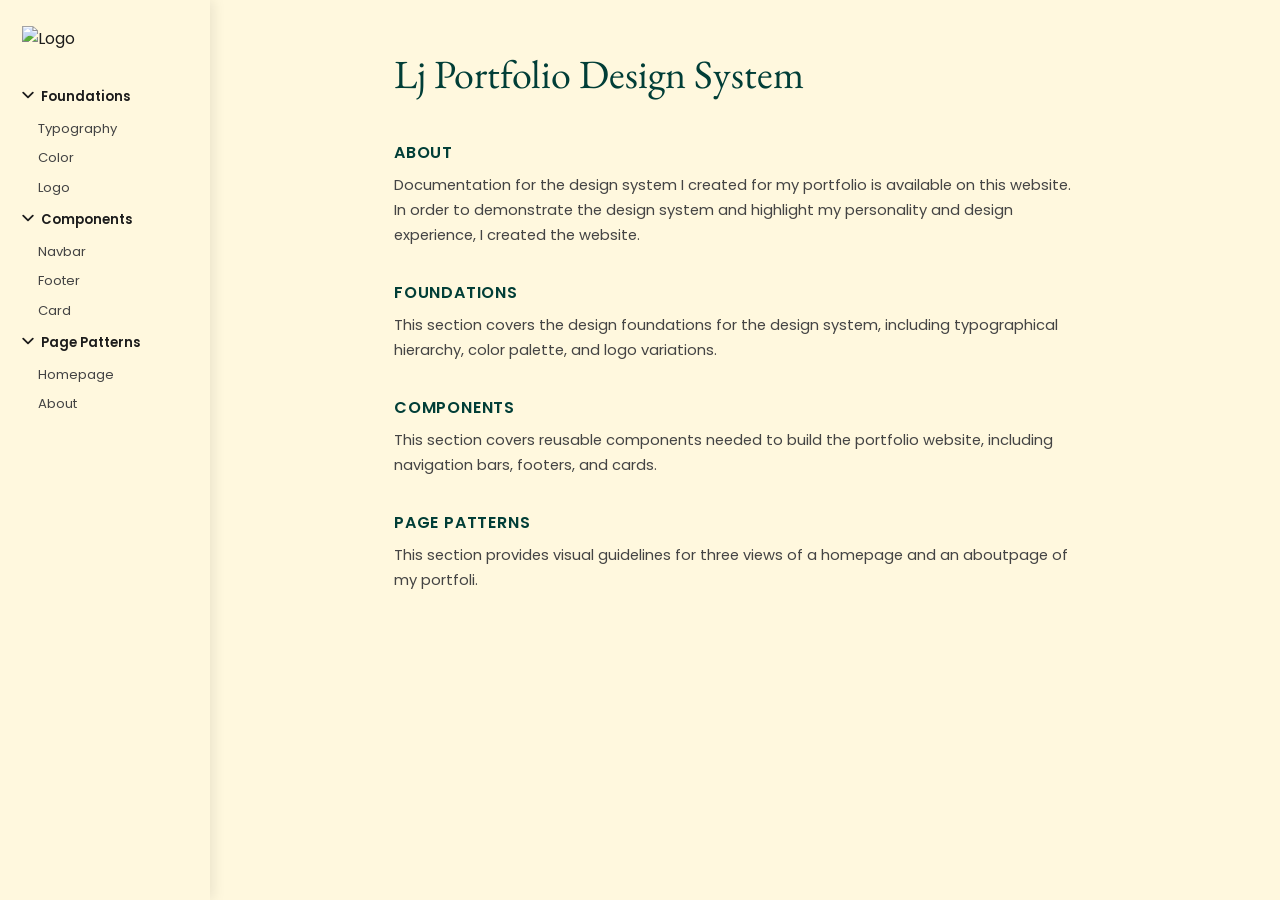
==== index.html @ ab049308 "fix root level" ====
<!DOCTYPE html>
<html lang="en">
<head>
  <meta charset="UTF-8" />
  <meta name="viewport" content="width=device-width, initial-scale=1" />
  <title>Asato's Portfolio Design System</title>
  <link rel="preconnect" href="https://fonts.googleapis.com" />
  <link rel="preconnect" href="https://fonts.gstatic.com" crossorigin />
  <link href="https://fonts.googleapis.com/css2?family=Montserrat:wght@400;500;600&family=EB+Garamond:ital,wght@0,400;1,400&family=Poppins:wght@400;500;600&display=swap" rel="stylesheet" />
  <link rel="stylesheet" href="css/mini-design.css" />
  <li><a href="subpages/typography.html" class="active">Typography</a></li>
</head>
<body>

  <nav class="sidebar">

    <!-- ── LOGO ────────────────────────────────────────────────────── -->
    <!-- TO USE YOUR OWN IMAGE: delete the <svg> block below and       -->
    <!-- uncomment the <img> line, then update the src path            -->
    <!-- <img src="images/your-logo.png" alt="Logo" class="logo-img"> -->
    <div class="sidebar-logo">
      <img src="images/logo.png" alt="Logo" class="logo-img">
    </div>
        <circle cx="72" cy="56" r="7" fill="#b85c38"/>
      </svg>
    </div>

    <!-- ── FOUNDATIONS GROUP ───────────────────────────────────────── -->
    <!-- Add class="active" to the <a> that matches the current page   -->
    <div class="nav-group open">
      <div class="nav-group-toggle" onclick="toggleGroup(this)">
        <span class="chevron">
          <svg viewBox="0 0 10 6" fill="none" xmlns="http://www.w3.org/2000/svg">
            <path d="M1 1l4 4 4-4" stroke="#1c1c1c" stroke-width="1.5" stroke-linecap="round" stroke-linejoin="round"/>
          </svg>
        </span>
        Foundations
      </div>
      <ul class="nav-group-items">
        <li><a href="subpages/typography.html" class="active">Typography</a></li>
        <li><a href="color.html">Color</a></li>
        <li><a href="logo.html">Logo</a></li>
      </ul>
    </div>

    <!-- ── COMPONENTS GROUP ────────────────────────────────────────── -->
    <div class="nav-group open">
      <div class="nav-group-toggle" onclick="toggleGroup(this)">
        <span class="chevron">
          <svg viewBox="0 0 10 6" fill="none" xmlns="http://www.w3.org/2000/svg">
            <path d="M1 1l4 4 4-4" stroke="#1c1c1c" stroke-width="1.5" stroke-linecap="round" stroke-linejoin="round"/>
          </svg>
        </span>
        Components
      </div>
      <ul class="nav-group-items">
        <li><a href="navbar.html">Navbar</a></li>
        <li><a href="footer.html">Footer</a></li>
        <li><a href="card.html">Card</a></li>
      </ul>
    </div>

    <!-- ── PAGE PATTERNS GROUP ─────────────────────────────────────── -->
    <div class="nav-group open">
      <div class="nav-group-toggle" onclick="toggleGroup(this)">
        <span class="chevron">
          <svg viewBox="0 0 10 6" fill="none" xmlns="http://www.w3.org/2000/svg">
            <path d="M1 1l4 4 4-4" stroke="#1c1c1c" stroke-width="1.5" stroke-linecap="round" stroke-linejoin="round"/>
          </svg>
        </span>
        Page Patterns
      </div>
      <ul class="nav-group-items">
        <li><a href="homepage.html">Homepage</a></li>
        <li><a href="about.html">About</a></li>
      </ul>
    </div>

  </nav>

  <!-- ── MAIN CONTENT ────────────────────────── -->
  <main class="main">

    <h1>Lj Portfolio Design System</h1>

    <section class="intro-section">
      <h2>About</h2>
      <p>Documentation for the design system I created for my portfolio is available on this website. In order to demonstrate the design system and highlight my personality and design experience, I created the website.</p>
    </section>

    <section class="intro-section">
      <h2>Foundations</h2>
      <p>This section covers the design foundations for the design system, including typographical hierarchy, color palette, and logo variations.</p>
    </section>

    <section class="intro-section">
      <h2>Components</h2>
      <p>This section covers reusable components needed to build the portfolio website, including navigation bars, footers, and cards.</p>
    </section>

    <section class="intro-section">
      <h2>Page Patterns</h2>
      <p>This section provides visual guidelines for three views of a homepage and an aboutpage of my portfoli.</p>
    </section>

  </main>

  <script>
    // Auto-highlights the nav link that matches the current page filename
    const currentPage = window.location.pathname.split('/').pop();
    document.querySelectorAll('.nav-group-items a').forEach(link => {
      link.classList.remove('active');
      if (link.getAttribute('href') === currentPage) {
        link.classList.add('active');

        // Also bold the parent group label when a child is active
        const groupToggle = link.closest('.nav-group').querySelector('.nav-group-toggle');
        groupToggle.classList.add('group-active');
      }
    });

    function toggleGroup(toggleEl) {
      const group = toggleEl.closest('.nav-group');
      group.classList.toggle('open');
    }
  </script>

</body>
</html>
---- css/mini-design.css ----
/* ── RESET ─────────────────────────────────────── */
*, *::before, *::after {
  box-sizing: border-box;
  margin: 0;
  padding: 0;
}

/* ── VARIABLES ─────────────────────────────────── */
:root {
  --font-sans: 'Poppins', sans-serif;
  --font-serif: 'EB Garamond', serif;
  --sidebar-w: 210px;
  --bg-sidebar: #FFF8DE;
  --bg-main: #FFF8DE;
  --text-dark: #1c1c1c;
  --text-mid: #444;
  --accent: #013E37;
}

/* ── BASE ──────────────────────────────────────── */
body {
  font-family: var(--font-sans);
  background: var(--bg-main);
  color: var(--text-dark);
  display: flex;
  min-height: 100vh;
}

/* ── SIDEBAR ───────────────────────────────────── */
.sidebar {
  width: var(--sidebar-w);
  min-height: 100vh;
  background: var(--bg-sidebar);
  display: flex;
  flex-direction: column;
  padding: 1.6rem 0 2rem 0;
  position: fixed;
  top: 0;
  left: 0;
  overflow-y: auto;
  box-shadow: 4px 0 12px rgba(0, 0, 0, 0.08);
}

/* ── LOGO ──────────────────────────────────────── */
.sidebar-logo {
  padding: 0 1.4rem 1.8rem 1.4rem;
}

/* SVG logo sizing */
.logo-svg {
  width: 72px;
  height: auto;
  display: block;
}

/* Image logo sizing — used when you swap in a real image */
.logo-img {
  width: 72px;
  height: auto;
  display: block;
}

/* ── NAV GROUP ─────────────────────────────────── */
.nav-group {
  width: 100%;
}

/* Group label / toggle button */
.nav-group-toggle {
  display: flex;
  align-items: center;
  gap: 0.4rem;
  padding: 0.45rem 1.4rem;
  font-family: var(--font-sans);
  font-size: 0.82rem;
  font-weight: 600;
  color: var(--text-dark);
  cursor: pointer;
  user-select: none;
}

/* Highlight group label when a child page is active */
.nav-group-toggle.group-active {
  color: #013E37;;
}

/* Chevron icon */
.nav-group-toggle .chevron svg {
  width: 12px;
  height: 12px;
  transition: transform 0.2s ease;
}

/* Rotate chevron when collapsed */
.nav-group:not(.open) .chevron svg {
  transform: rotate(-90deg);
}

/* Hide items when collapsed */
.nav-group:not(.open) .nav-group-items {
  display: none;
}

/* ── NAV LINKS ─────────────────────────────────── */
.nav-group-items {
  list-style: none;
}

.nav-group-items li a {
  display: block;
  font-family: var(--font-sans);
  font-size: 0.82rem;
  font-weight: 400;
  color: var(--text-mid);
  text-decoration: none;
  padding: 0.3rem 1.4rem 0.3rem 2.4rem;
  transition: color 0.12s ease;
}

.nav-group-items li a:hover {
  color: #013E37;   
}

/* Active link — current page */
.nav-group-items li a.active {
  color: #013E37;
  font-weight: 600;
}

/* ── MAIN CONTENT ──────────────────────────────── */
.main {
  margin-left: var(--sidebar-w);
  flex: 1;
  padding: 3rem 4rem;
}

.main h1 {
  font-family: var(--font-serif);
  font-size: 2.5rem;
  font-weight: 400;
}

/* ── MAIN PAGE CONTENT ─────────────────────────── */
.main h1 {
  font-family: var(--font-serif);
  font-size: 2.5rem;
  font-weight: 400;
  color: #013E37;
  margin-bottom: 2.5rem;
}

.intro-section {
  margin-bottom: 2rem;
  max-width: 680px;
}

.intro-section h2 {
  font-family: var(--font-sans);
  font-size: 1rem;
  font-weight: 600;
  color: #013E37;
  margin-bottom: 0.5rem;
  text-transform: uppercase;
  letter-spacing: 0.05em;
}

.intro-section p {
  font-family: var(--font-sans);
  font-size: 0.92rem;
  font-weight: 400;
  color: var(--text-mid);
  line-height: 1.7;
}

/* ══════════════════════════════════════════════
   TYPOGRAPHY PAGE STYLES
══════════════════════════════════════════════ */

.type-page-header {
  margin-bottom: 2.5rem;
}

.type-page-header h1 {
  font-family: 'Libre Baskerville', serif;
  font-size: 2rem;
  font-weight: 400;
  font-style: italic;
  color: #013E37;
  margin-bottom: 0.6rem;
}

.type-page-header h2 {
  font-family: 'Poppins', sans-serif;
  font-size: 1.2rem;
  font-weight: 400;
  color: #013E37;
  margin-bottom: 0.3rem;
}

.type-page-header p {
  font-family: 'Poppins', sans-serif;
  font-size: 0.82rem;
  color: #555;
}

.type-row {
  display: grid;
  grid-template-columns: 1fr 1fr;
  gap: 2rem;
  align-items: start;
  padding: 2.5rem 0;
  border-top: 1px solid #ccc;
}

.type-label {
  font-family: 'Poppins', sans-serif;
  font-size: 0.75rem;
  font-weight: 600;
  text-transform: uppercase;
  letter-spacing: 0.08em;
  color: #888;
  margin-bottom: 0.5rem;
}

.type-lorem {
  font-family: 'Poppins', sans-serif;
  font-size: 0.85rem;
  color: #555;
  line-height: 1.7;
  margin-top: 0.6rem;
}

.type-code {
  font-family: 'Courier New', monospace;
  font-size: 0.78rem;
  line-height: 1.9;
  color: #333;
  padding-top: 0.5rem;
}

.specimen-h1 {
  font-family: 'Libre Baskerville', serif;
  font-size: 64px;
  font-weight: 400;
  font-style: italic;
  color: #013E37;
  line-height: 1.1;
}

.specimen-h2 {
  font-family: 'Poppins', sans-serif;
  font-size: 32px;
  font-weight: 400;
  font-style: normal;
  color: #013E37;
}

.specimen-h3 {
  font-family: 'Poppins', sans-serif;
  font-size: 16px;
  font-weight: 400;
  font-style: normal;
  color: #013E37;
}

.specimen-h4 {
  font-family: 'Libre Baskerville', serif;
  font-size: 24px;
  font-weight: 400;
  font-style: italic;
  color: #013E37;
}

.specimen-h5 {
  font-family: 'Poppins', sans-serif;
  font-size: 24px;
  font-weight: 400;
  font-style: normal;
  color: #013E37;
}

.specimen-p1 {
  font-family: 'Poppins', sans-serif;
  font-size: 16px;
  font-weight: 400;
  font-style: normal;
  color: #1c1c1c;
}

.specimen-p2 {
  font-family: 'Libre Baskerville', serif;
  font-size: 16px;
  font-weight: 400;
  font-style: italic;
  color: #1c1c1c;
}

.specimen-p3 {
  font-family: 'Poppins', sans-serif;
  font-size: 16px;
  font-weight: 400;
  font-style: normal;
  color: #1c1c1c;
}

.specimen-p4 {
  font-family: 'Poppins', sans-serif;
  font-size: 10px;
  font-weight: 400;
  font-style: normal;
  color: #1c1c1c;
}

/* ══════════════════════════════════════════════
   COLOR PAGE STYLES
══════════════════════════════════════════════ */

.color-page-header {
  margin-bottom: 2.5rem;
}

.color-page-header h1 {
  font-family: 'Libre Baskerville', serif;
  font-size: 2rem;
  font-weight: 400;
  color: #013E37;
}

.color-section {
  margin-bottom: 3rem;
}

.color-section-title {
  font-family: 'Libre Baskerville', serif;
  font-size: 1.4rem;
  font-weight: 400;
  color: #013E37;
  margin-bottom: 1.5rem;
}

.color-grid {
  display: grid;
  grid-template-columns: repeat(4, 1fr);
  gap: 1.2rem;
}

.color-card {
  border: 1px solid #ddd;
  border-radius: 4px;
  overflow: hidden;
  background: #fff;
}

.color-swatch {
  width: 100%;
  height: 160px;
}

.color-info {
  padding: 1rem 1.1rem 1.2rem 1.1rem;
}

.color-name {
  font-family: 'Libre Baskerville', serif;
  font-size: 1rem;
  font-weight: 400;
  color: #1c1c1c;
  margin-bottom: 0.3rem;
}

.color-hex {
  font-family: 'Poppins', sans-serif;
  font-size: 0.72rem;
  font-weight: 600;
  letter-spacing: 0.05em;
  text-transform: uppercase;
  color: #555;
  margin-bottom: 0.5rem;
}

.color-uses {
  font-family: 'Poppins', sans-serif;
  font-size: 0.78rem;
  color: #666;
  line-height: 1.6;
}

/* ══════════════════════════════════════════════
   LOGO PAGE STYLES
══════════════════════════════════════════════ */

.logo-page-header {
  margin-bottom: 2.5rem;
}

.logo-page-header h1 {
  font-family: 'Libre Baskerville', serif;
  font-size: 2rem;
  font-weight: 400;
  color: #013E37;
}

.logo-grid {
  display: grid;
  grid-template-columns: repeat(3, 1fr);
  gap: 1.2rem;
  margin-bottom: 1.2rem;
}

.logo-grid-bottom {
  display: grid;
  grid-template-columns: repeat(3, 1fr);
  gap: 1.2rem;
}

.logo-card {
  border: 1px solid #ddd;
  border-radius: 4px;
  overflow: hidden;
  background: #fff;
}

.logo-preview {
  width: 100%;
  height: 220px;
  display: flex;
  align-items: center;
  justify-content: center;
  overflow: hidden;
  padding: 1.5rem;
}

.logo-preview img {
  width: 100%;
  height: 100%;
  object-fit: contain;
}

.logo-info {
  padding: 1rem 1.2rem 1.3rem 1.2rem;
  border-top: 1px solid #eee;
}

.logo-title {
  font-family: 'Libre Baskerville', serif;
  font-size: 1rem;
  font-weight: 400;
  color: #1c1c1c;
  margin-bottom: 0.4rem;
}

.logo-desc {
  font-family: 'Poppins', sans-serif;
  font-size: 0.82rem;
  color: #555;
  line-height: 1.65;
}


/* ══════════════════════════════════════════════
   NAVBAR PAGE STYLES
══════════════════════════════════════════════ */

.component-page-header {
  margin-bottom: 0.8rem;
}

.component-page-header h1 {
  font-family: 'Libre Baskerville', serif;
  font-size: 2rem;
  font-weight: 400;
  color: #013E37;
  margin-bottom: 0.8rem;
}

.component-page-header p {
  font-family: 'Poppins', sans-serif;
  font-size: 0.88rem;
  color: #555;
  margin-bottom: 2rem;
}

.section-title {
  font-family: 'Libre Baskerville', serif;
  font-size: 1.4rem;
  font-weight: 400;
  color: #013E37;
  margin-top: 2.5rem;
  margin-bottom: 1.5rem;
}

.example-box {
  border: 1px solid #ddd;
  border-radius: 4px;
  overflow: hidden;
  margin-bottom: 2.5rem;
  background: #fff;
}

.code-box {
  background: #f5f5f5;
  border: 1px solid #ddd;
  border-radius: 4px;
  padding: 1.8rem 2rem;
  overflow-x: auto;
}

.code-box pre {
  font-family: 'Courier New', monospace;
  font-size: 0.78rem;
  line-height: 1.9;
  color: #333;
  margin: 0;
  white-space: pre;
}

/* ── DEMO NAVBAR ───────────────────────────────── */
.demo-navbar {
  display: flex;
  align-items: center;
  justify-content: space-between;
  background-color: #FFF8DE;
  padding: 1rem 2rem;
  width: 100%;
}

.demo-navbar .nav-logo img {
  height: 36px;
  width: auto;
}

.demo-navbar ul {
  list-style: none;
  display: flex;
  gap: 2rem;
  margin: 0;
  padding: 0;
}

.demo-navbar ul li a {
  font-family: 'Poppins', sans-serif;
  font-size: 0.88rem;
  font-weight: 400;
  color: #000000;
  text-decoration: none;
  transition: color 0.15s ease;
}

.demo-navbar ul li a:hover {
  color: #013E37;
}

.demo-navbar ul li a.nav-active {
  color: #013E37;
  text-decoration: underline;
  text-underline-offset: 0.3rem;
}
.usage-box p {
  font-family: 'Poppins', sans-serif;
  font-size: 0.88rem;
  color: #000000;
  line-height: 1.7;
  margin-bottom: 1.5rem;  
}

/* ══════════════════════════════════════════════
   FOOTER PAGE STYLES
══════════════════════════════════════════════ */

.demo-footer {
  display: flex;
  align-items: center;
  justify-content: space-between;
  background-color: #013E37;
  padding: 2rem 2.5rem;
  width: 100%;
}

.demo-footer .footer-copyright {
  font-family: 'Poppins', sans-serif;
  font-size: 0.82rem;
  font-weight: 400;
  color: #FFF8DE;
}

.demo-footer .footer-right {
  display: flex;
  align-items: center;
  gap: 1rem;
}

.demo-footer .footer-connect-label {
  font-family: 'Poppins', sans-serif;
  font-size: 0.82rem;
  font-weight: 400;
  color: #FFF8DE;
}

.demo-footer .footer-icons {
  display: flex;
  align-items: center;
  gap: 0.8rem;
}

.demo-footer .footer-icons a {
  color: #FFF8DE;
  text-decoration: none;
  transition: color 0.15s ease;
}

.demo-footer .footer-icons a:hover {
  color: #BEBBBB;
}

.demo-footer .footer-icons svg {
  width: 20px;
  height: 20px;
  fill: #FFF8DE;
  transition: fill 0.15s ease;
}

.demo-footer .footer-icons a:hover svg {
  fill: #BEBBBB;
}

/* ══════════════════════════════════════════════
   CARD PAGE STYLES
══════════════════════════════════════════════ */

.demo-card {
  width: 280px;
  border: 1px solid #ddd;
  border-radius: 12px;
  overflow: hidden;
  background: transparent;
}

.demo-card .card-image {
  width: 100%;
  height: 220px;
  background-color: #f5f5f5;
  position: relative;
  overflow: hidden;
}

.demo-card .card-image::before,
.demo-card .card-image::after {
  content: '';
  position: absolute;
  width: 140%;
  height: 1px;
  background-color: #bbb;
  top: 50%;
  left: -20%;
  transform-origin: center;
}

.demo-card .card-image::before {
  transform: rotate(36deg);
}

.demo-card .card-image::after {
  transform: rotate(-36deg);
}

.demo-card .card-body {
  background-color: transparent !important;
  padding: 0.8rem 1rem;
  display: flex;
  align-items: center;
  justify-content: space-between;
  border-top: 1px solid #eee;
}

.demo-card .card-body-left {
  display: flex;
  flex-direction: column;
  gap: 0.2rem;
}

.demo-card .card-role {
  font-family: 'Poppins', sans-serif;
  font-size: 0.75rem;
  font-weight: 300;
  font-style: normal;
  color: #000000;
  margin: 0;
}

.demo-card .card-title {
  font-family: 'Libre Baskerville', serif;
  font-size: 0.95rem;
  font-weight: 400;
  font-style: italic;
  color: #000000;
  margin: 0;
}

.demo-card .card-arrow {
  width: 20px;
  height: 20px;
  flex-shrink: 0;
}

/* ══════════════════════════════════════════════
   HOMEPAGE PAGE STYLES
══════════════════════════════════════════════ */

.tab-bar {
  display: flex;
  gap: 0;
  margin-bottom: 1.5rem;
  overflow: hidden;
  width: fit-content;
}

.tab-btn {
  font-family: 'Poppins', sans-serif;
  font-size: 0.82rem;
  font-weight: 400;
  color: #333;
  background: transparent;
  border: none;
  border-right: 1px solid #ccc;
  padding: 0.55rem 1.1rem;
  cursor: pointer;
  transition: background 0.15s ease, color 0.15s ease;
}

.tab-btn:last-child {
  border-right: none;
}

.tab-btn:hover {
  background: #f0f0f0;
}

.tab-btn.active {
  background: #fff;
  font-weight: 500;
  color: #013E37;
}

.preview-frame {
  border: 1px solid #ddd;
  border-radius: 6px;
  overflow: hidden;
  background: #fff;
  display: flex;
  align-items: center;
  justify-content: center;
  padding: 2rem;
  min-height: 500px;
}

.preview-frame img {
  max-width: 100%;
  height: auto;
  display: block;
  border-radius: 4px;
  box-shadow: 0 4px 20px rgba(0,0,0,0.08);
}

.tab-panel {
  display: none;
}

.tab-panel.active {
  display: flex;
  align-items: center;
  justify-content: center;
}
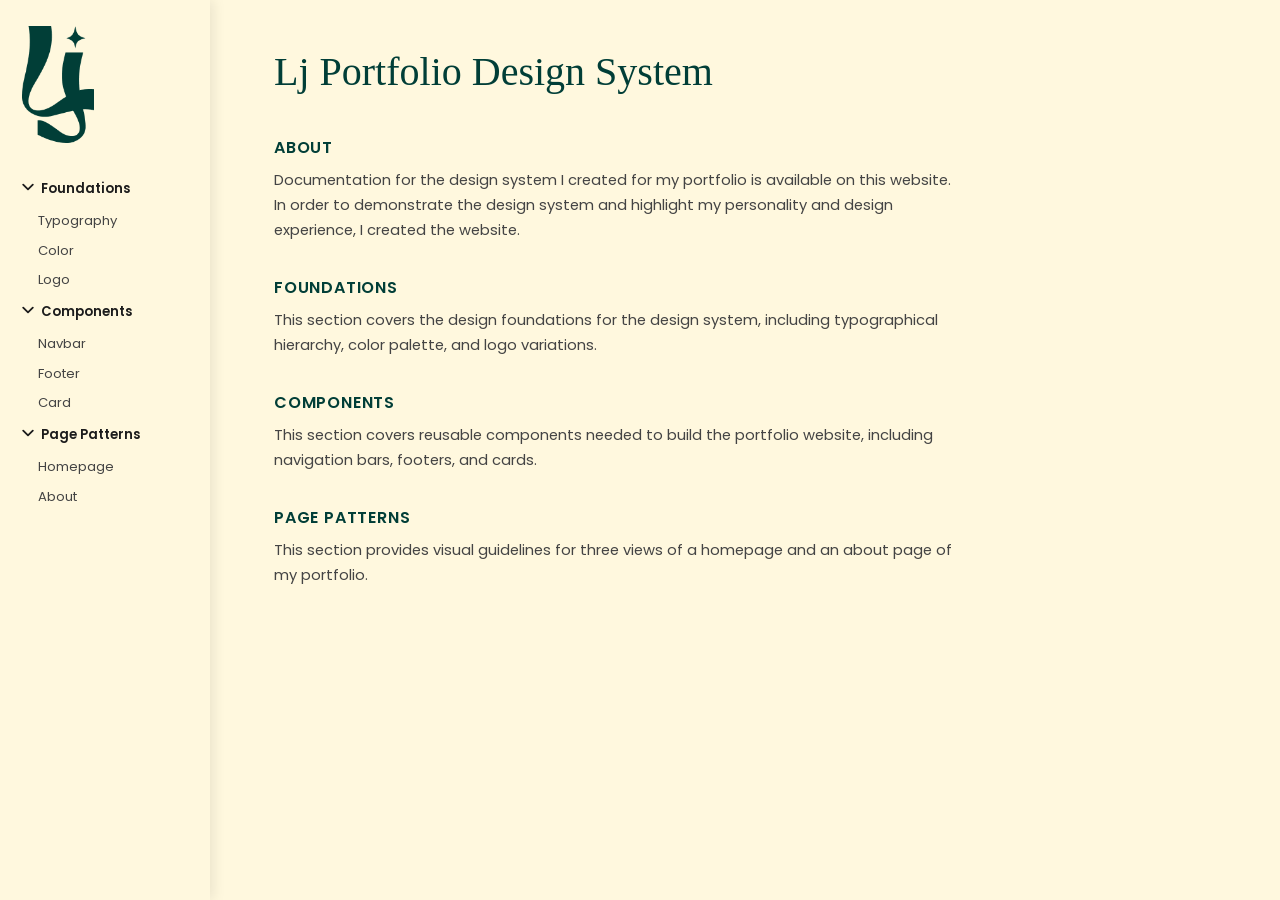
==== commit 91978c14: "fix index page" ====
--- a/index.html
+++ b/index.html
@@ -3,30 +3,22 @@
 <head>
   <meta charset="UTF-8" />
   <meta name="viewport" content="width=device-width, initial-scale=1" />
-  <title>Asato's Portfolio Design System</title>
+  <title>Lj Portfolio Design System</title>
   <link rel="preconnect" href="https://fonts.googleapis.com" />
   <link rel="preconnect" href="https://fonts.gstatic.com" crossorigin />
-  <link href="https://fonts.googleapis.com/css2?family=Montserrat:wght@400;500;600&family=EB+Garamond:ital,wght@0,400;1,400&family=Poppins:wght@400;500;600&display=swap" rel="stylesheet" />
+  <link href="https://fonts.googleapis.com/css2?family=Libre+Baskerville:ital,wght@0,400;1,400&family=Poppins:wght@300;400;500;600&display=swap" rel="stylesheet" />
   <link rel="stylesheet" href="css/mini-design.css" />
-  <li><a href="subpages/typography.html" class="active">Typography</a></li>
 </head>
 <body>
 
   <nav class="sidebar">
 
-    <!-- ── LOGO ────────────────────────────────────────────────────── -->
-    <!-- TO USE YOUR OWN IMAGE: delete the <svg> block below and       -->
-    <!-- uncomment the <img> line, then update the src path            -->
-    <!-- <img src="images/your-logo.png" alt="Logo" class="logo-img"> -->
+    <!-- LOGO -->
     <div class="sidebar-logo">
       <img src="images/logo.png" alt="Logo" class="logo-img">
     </div>
-        <circle cx="72" cy="56" r="7" fill="#b85c38"/>
-      </svg>
-    </div>
 
-    <!-- ── FOUNDATIONS GROUP ───────────────────────────────────────── -->
-    <!-- Add class="active" to the <a> that matches the current page   -->
+    <!-- FOUNDATIONS -->
     <div class="nav-group open">
       <div class="nav-group-toggle" onclick="toggleGroup(this)">
         <span class="chevron">
@@ -37,13 +29,13 @@
         Foundations
       </div>
       <ul class="nav-group-items">
-        <li><a href="subpages/typography.html" class="active">Typography</a></li>
-        <li><a href="color.html">Color</a></li>
-        <li><a href="logo.html">Logo</a></li>
+        <li><a href="subpages/typography.html">Typography</a></li>
+        <li><a href="subpages/color.html">Color</a></li>
+        <li><a href="subpages/logo.html">Logo</a></li>
       </ul>
     </div>
 
-    <!-- ── COMPONENTS GROUP ────────────────────────────────────────── -->
+    <!-- COMPONENTS -->
     <div class="nav-group open">
       <div class="nav-group-toggle" onclick="toggleGroup(this)">
         <span class="chevron">
@@ -54,13 +46,13 @@
         Components
       </div>
       <ul class="nav-group-items">
-        <li><a href="navbar.html">Navbar</a></li>
-        <li><a href="footer.html">Footer</a></li>
-        <li><a href="card.html">Card</a></li>
+        <li><a href="subpages/navbar.html">Navbar</a></li>
+        <li><a href="subpages/footer.html">Footer</a></li>
+        <li><a href="subpages/card.html">Card</a></li>
       </ul>
     </div>
 
-    <!-- ── PAGE PATTERNS GROUP ─────────────────────────────────────── -->
+    <!-- PAGE PATTERNS -->
     <div class="nav-group open">
       <div class="nav-group-toggle" onclick="toggleGroup(this)">
         <span class="chevron">
@@ -71,14 +63,14 @@
         Page Patterns
       </div>
       <ul class="nav-group-items">
-        <li><a href="homepage.html">Homepage</a></li>
-        <li><a href="about.html">About</a></li>
+        <li><a href="subpages/homepage.html">Homepage</a></li>
+        <li><a href="subpages/about.html">About</a></li>
       </ul>
     </div>
 
   </nav>
 
-  <!-- ── MAIN CONTENT ────────────────────────── -->
+  <!-- MAIN CONTENT -->
   <main class="main">
 
     <h1>Lj Portfolio Design System</h1>
@@ -100,20 +92,17 @@
 
     <section class="intro-section">
       <h2>Page Patterns</h2>
-      <p>This section provides visual guidelines for three views of a homepage and an aboutpage of my portfoli.</p>
+      <p>This section provides visual guidelines for three views of a homepage and an about page of my portfolio.</p>
     </section>
 
   </main>
 
   <script>
-    // Auto-highlights the nav link that matches the current page filename
     const currentPage = window.location.pathname.split('/').pop();
     document.querySelectorAll('.nav-group-items a').forEach(link => {
       link.classList.remove('active');
       if (link.getAttribute('href') === currentPage) {
         link.classList.add('active');
-
-        // Also bold the parent group label when a child is active
         const groupToggle = link.closest('.nav-group').querySelector('.nav-group-toggle');
         groupToggle.classList.add('group-active');
       }
